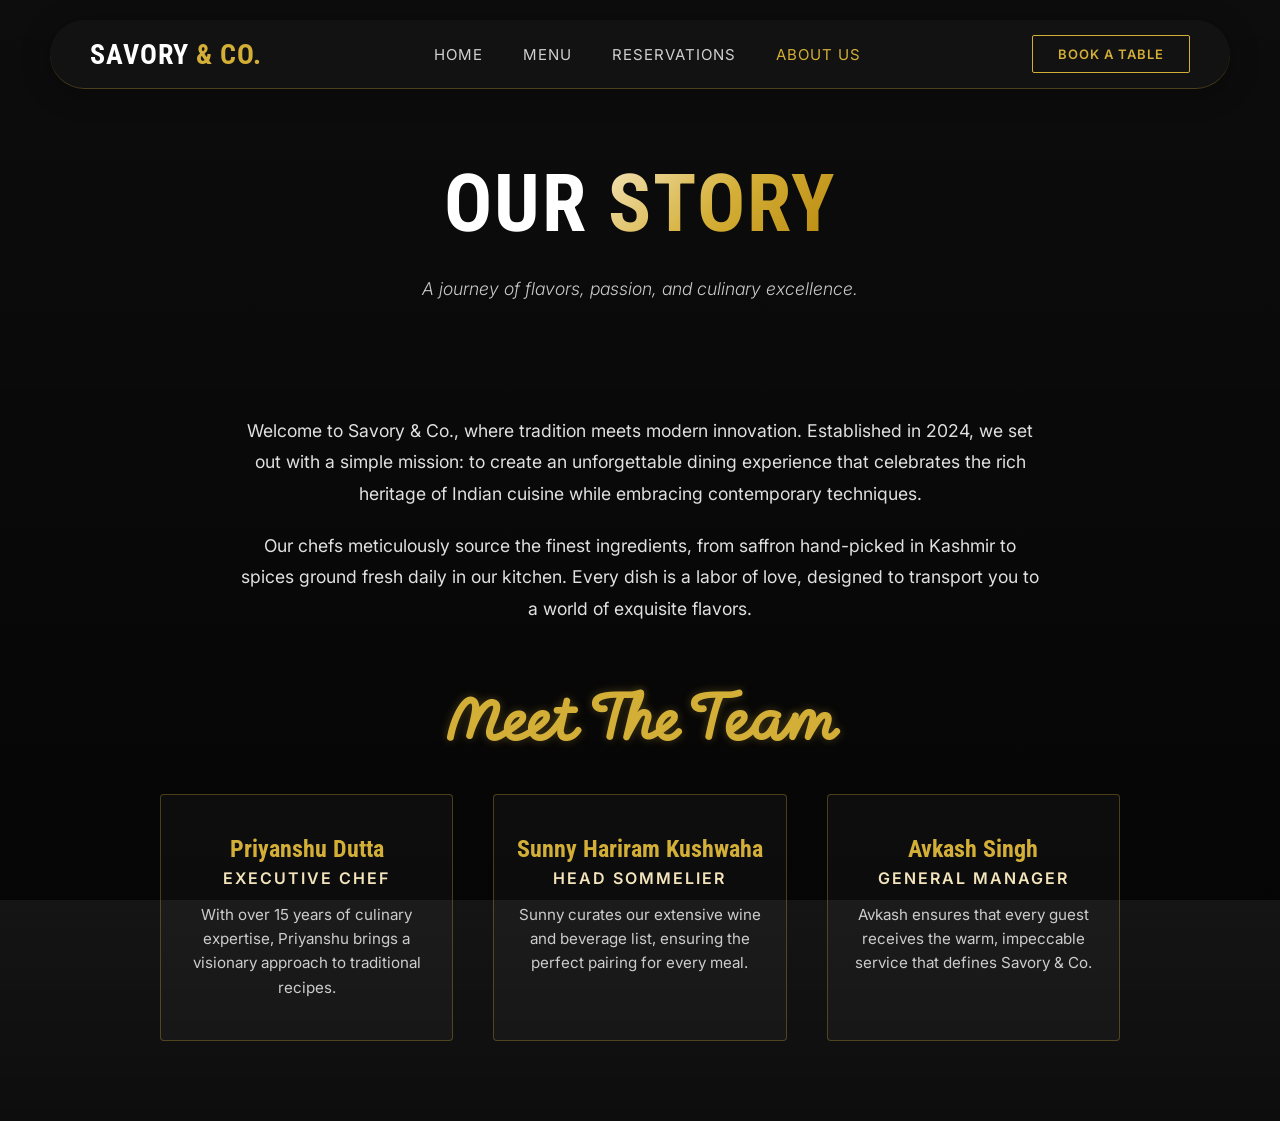
==== about.html @ 28cbdf05 "made webiste" ====
<!DOCTYPE html>
<html lang="en">

<head>
    <meta charset="UTF-8">
    <meta name="viewport" content="width=device-width, initial-scale=1.0">
    <title>About Us | Savory & Co.</title>
    <link rel="stylesheet" href="style.css">
    <link rel="preconnect" href="https://fonts.googleapis.com">
    <link rel="preconnect" href="https://fonts.gstatic.com" crossorigin>
    <link
        href="https://fonts.googleapis.com/css2?family=Inter:ital,opsz,wght@0,14..32,100..900;1,14..32,100..900&family=Momo+Signature&family=Orbitron:wght@400..900&family=Roboto+Condensed:ital,wght@0,100..900;1,100..900&family=Shojumaru&family=ZCOOL+KuaiLe&display=swap"
        rel="stylesheet">
</head>

<body>
    <header>
        <nav class="glass-nav">
            <div class="logo">Savory <span class="highlight">& Co.</span></div>
            <ul class="nav-links">
                <li><a href="index.html">Home</a></li>
                <li><a href="menu.html">Menu</a></li>
                <li><a href="#">Reservations</a></li>
                <li><a href="about.html" class="active">About Us</a></li>
            </ul>
            <a href="#" class="cta-button-small">Book a Table</a>
        </nav>
    </header>

    <main class="about-page">
        <section class="menu-header">
            <h1 class="hero-title">OUR <span class="gradient-text">STORY</span></h1>
            <p class="hero-subtitle">A journey of flavors, passion, and culinary excellence.</p>
        </section>

        <div class="about-container">
            <section class="about-content">
                <p>Welcome to Savory & Co., where tradition meets modern innovation. Established in 2024, we set out
                    with a simple mission: to create an unforgettable dining experience that celebrates the rich
                    heritage of Indian cuisine while embracing contemporary techniques.</p>
                <p>Our chefs meticulously source the finest ingredients, from saffron hand-picked in Kashmir to spices
                    ground fresh daily in our kitchen. Every dish is a labor of love, designed to transport you to a
                    world of exquisite flavors.</p>
            </section>

            <section class="team-section">
                <h2 class="category-title">Meet The Team</h2>
                <div class="team-grid">
                    <div class="team-member">
                        <div class="member-info">
                            <h3 class="member-name">Priyanshu Dutta</h3>
                            <p class="member-role">Executive Chef</p>
                            <p class="member-desc">With over 15 years of culinary expertise, Priyanshu brings a
                                visionary approach to traditional recipes.</p>
                        </div>
                    </div>
                    <div class="team-member">
                        <div class="member-info">
                            <h3 class="member-name">Sunny Hariram Kushwaha</h3>
                            <p class="member-role">Head Sommelier</p>
                            <p class="member-desc">Sunny curates our extensive wine and beverage list, ensuring the
                                perfect pairing for every meal.</p>
                        </div>
                    </div>
                    <div class="team-member">
                        <div class="member-info">
                            <h3 class="member-name">Avkash Singh</h3>
                            <p class="member-role">General Manager</p>
                            <p class="member-desc">Avkash ensures that every guest receives the warm, impeccable service
                                that defines Savory & Co.</p>
                        </div>
                    </div>
                </div>
            </section>
        </div>
    </main>
</body>

</html>
---- style.css ----
:root {
  --primary-color: #D4AF37;
  /* Gold */
  --secondary-color: #F4E4BC;
  /* Champagne */
  --text-color: #ffffff;
  --bg-overlay: rgba(0, 0, 0, 0.75);
  --glass-bg: rgba(20, 20, 20, 0.8);
  --glass-border: rgba(212, 175, 55, 0.3);
  --font-heading: 'Roboto Condensed', sans-serif;
  --font-script: 'Momo Signature', cursive;
  --font-body: 'Inter', sans-serif;
}

* {
  margin: 0;
  padding: 0;
  box-sizing: border-box;
}

body {
  /* High quality restaurant interior or food shot */
  background-image: linear-gradient(var(--bg-overlay), var(--bg-overlay)), url('https://images.unsplash.com/photo-1517248135467-4c7edcad34c4?q=80&w=2070&auto=format&fit=crop');
  background-repeat: no-repeat;
  background-position: center;
  background-size: cover;
  height: 100vh;
  width: 100vw;
  font-family: var(--font-body);
  color: var(--text-color);
  overflow-x: hidden;
}

/* Glassmorphism Navigation */
header {
  position: fixed;
  top: 0;
  width: 100%;
  z-index: 1000;
  padding: 20px 50px;
  display: flex;
  justify-content: center;
}

.glass-nav {
  display: flex;
  justify-content: space-between;
  align-items: center;
  background: var(--glass-bg);
  backdrop-filter: blur(8px);
  -webkit-backdrop-filter: blur(8px);
  border-bottom: 1px solid var(--glass-border);
  padding: 15px 40px;
  border-radius: 0 0 20px 20px;
  /* Slight rounding at bottom only? or keep pill */
  border-radius: 50px;
  width: 100%;
  max-width: 1200px;
  box-shadow: 0 4px 30px rgba(0, 0, 0, 0.3);
}

.logo {
  font-family: var(--font-heading);
  font-size: 28px;
  font-weight: 700;
  letter-spacing: 1px;
  text-transform: uppercase;
}

.highlight {
  color: var(--primary-color);
  font-family: var(--font-heading);
  /* Keep consistent */
}

.nav-links {
  display: flex;
  gap: 40px;
  list-style: none;
}

.nav-links a {
  color: var(--text-color);
  text-decoration: none;
  font-weight: 400;
  font-size: 15px;
  letter-spacing: 1px;
  text-transform: uppercase;
  transition: all 0.3s ease;
  opacity: 0.8;
}

.nav-links a:hover,
.nav-links a.active {
  opacity: 1;
  color: var(--primary-color);
}

/* Hero Section */
.hero-section {
  height: 100vh;
  display: flex;
  align-items: center;
  justify-content: center;
  text-align: center;
  padding: 0 20px;
}

.hero-content {
  max-width: 900px;
  animation: fadeIn 1.5s ease-out;
}

.hero-overline {
  font-family: var(--font-heading);
  color: var(--primary-color);
  letter-spacing: 4px;
  font-size: 14px;
  margin-bottom: 10px;
  font-weight: 600;
}

.hero-title {
  font-family: var(--font-heading);
  font-size: 80px;
  line-height: 1.1;
  margin-bottom: 25px;
  font-weight: 700;
  text-transform: uppercase;
  letter-spacing: 2px;
}

.gradient-text {
  color: var(--primary-color);
  /* Removed simple gradient, making it solid gold for elegance, or use a metallic gradient */
  background: linear-gradient(135deg, #F4E4BC 0%, #D4AF37 50%, #B8860B 100%);
  -webkit-background-clip: text;
  -webkit-text-fill-color: transparent;
  background-clip: text;
}

.hero-subtitle {
  font-size: 1.1rem;
  margin-bottom: 50px;
  opacity: 0.9;
  font-weight: 300;
  max-width: 500px;
  margin-left: auto;
  margin-right: auto;
  line-height: 1.8;
  color: #dedede;
  font-style: italic;
}

/* Buttons */
.cta-button-small {
  background: transparent;
  border: 1px solid var(--primary-color);
  color: var(--primary-color);
  padding: 10px 25px;
  border-radius: 2px;
  /* Sharper edges for elegance */
  text-decoration: none;
  font-weight: 600;
  font-size: 13px;
  text-transform: uppercase;
  letter-spacing: 1px;
  transition: all 0.3s ease;
}

.cta-button-small:hover {
  background: var(--primary-color);
  color: #000;
}

.hero-buttons {
  display: flex;
  gap: 20px;
  justify-content: center;
}

.cta-button-primary {
  background: var(--primary-color);
  color: #000;
  /* Contrast against gold */
  padding: 16px 40px;
  border-radius: 2px;
  text-decoration: none;
  font-weight: 700;
  font-size: 15px;
  text-transform: uppercase;
  letter-spacing: 1px;
  transition: all 0.3s ease;
}

.cta-button-primary:hover {
  background: #fff;
  transform: translateY(-2px);
}

.cta-button-secondary {
  background: transparent;
  color: white;
  border: 1px solid white;
  padding: 16px 40px;
  border-radius: 2px;
  text-decoration: none;
  font-weight: 700;
  font-size: 15px;
  text-transform: uppercase;
  letter-spacing: 1px;
  transition: all 0.3s ease;
}

.cta-button-secondary:hover {
  border-color: var(--primary-color);
  color: var(--primary-color);
}

/* Animations */
@keyframes fadeIn {
  from {
    opacity: 0;
    transform: translateY(20px);
  }

  to {
    opacity: 1;
    transform: translateY(0);
  }
}

/* Responsive */
@media (max-width: 768px) {
  .glass-nav {
    flex-direction: column;
    gap: 15px;
    padding: 20px;
    border-radius: 20px;
  }

  .nav-links {
    gap: 20px;
    font-size: 13px;
  }

  .hero-title {
    font-size: 42px;
  }

  .hero-buttons {
    flex-direction: column;
    gap: 15px;
  }

  .cta-button-small {
    display: none;
  }
}

/* ====================
   Menu Page Styles
   ==================== */
.menu-page {
  padding-top: 120px;
  /* Space for fixed header */
  min-height: 100vh;
  background: linear-gradient(to bottom, rgba(0, 0, 0, 0.8), rgba(0, 0, 0, 0.95));
  /* Darker background for readability */
}

.menu-header {
  text-align: center;
  padding: 40px 20px;
  margin-bottom: 20px;
}

.menu-container {
  max-width: 1000px;
  margin: 0 auto;
  padding: 0 20px 80px 20px;
}

.category-title {
  font-family: var(--font-script);
  color: var(--primary-color);
  font-size: 3rem;
  text-align: center;
  margin-bottom: 40px;
  margin-top: 60px;
  text-shadow: 0 0 10px rgba(212, 175, 55, 0.3);
}

.menu-grid {
  display: grid;
  grid-template-columns: repeat(auto-fit, minmax(300px, 1fr));
  gap: 30px;
}

.menu-item {
  background: rgba(255, 255, 255, 0.03);
  /* Very subtle card bg */
  border: 1px solid rgba(255, 255, 255, 0.05);
  padding: 25px;
  border-radius: 4px;
  transition: transform 0.3s ease, background 0.3s ease;
}

.menu-item:hover {
  transform: translateY(-5px);
  background: rgba(255, 255, 255, 0.06);
  border-color: var(--primary-color);
}

.item-header {
  display: flex;
  justify-content: space-between;
  align-items: baseline;
  margin-bottom: 10px;
  border-bottom: 1px dashed rgba(255, 255, 255, 0.2);
  padding-bottom: 10px;
}

.item-name {
  font-family: var(--font-heading);
  font-size: 1.2rem;
  color: var(--secondary-color);
  letter-spacing: 1px;
  margin: 0;
}

.item-price {
  font-family: var(--font-heading);
  color: var(--primary-color);
  font-size: 1.2rem;
  font-weight: 700;
}

.item-desc {
  font-size: 0.95rem;
  color: #ccc;
  line-height: 1.5;
  font-style: italic;
}

/* ====================
   About Page Styles
   ==================== */
.about-page {
  padding-top: 120px;
  min-height: 100vh;
  background: linear-gradient(to bottom, rgba(0, 0, 0, 0.8), rgba(0, 0, 0, 0.95));
}

.about-container {
  max-width: 1000px;
  margin: 0 auto;
  padding: 0 20px 80px 20px;
}

.about-content {
  text-align: center;
  max-width: 800px;
  margin: 0 auto 60px auto;
}

.about-content p {
  font-size: 1.1rem;
  line-height: 1.8;
  margin-bottom: 20px;
  color: #e0e0e0;
}

.team-grid {
  display: grid;
  grid-template-columns: repeat(auto-fit, minmax(280px, 1fr));
  gap: 40px;
  margin-top: 40px;
}

.team-member {
  background: rgba(255, 255, 255, 0.03);
  border: 1px solid var(--glass-border);
  padding: 40px 20px;
  border-radius: 4px;
  text-align: center;
  transition: transform 0.3s ease, border-color 0.3s ease;
}

.team-member:hover {
  transform: translateY(-10px);
  border-color: var(--primary-color);
  background: rgba(255, 255, 255, 0.05);
}

.member-name {
  font-family: var(--font-heading);
  color: var(--primary-color);
  font-size: 1.5rem;
  margin-bottom: 5px;
}

.member-role {
  color: var(--secondary-color);
  font-size: 1rem;
  text-transform: uppercase;
  letter-spacing: 2px;
  margin-bottom: 15px;
  font-weight: 600;
}

.member-desc {
  font-size: 0.95rem;
  color: #ccc;
  line-height: 1.6;
}
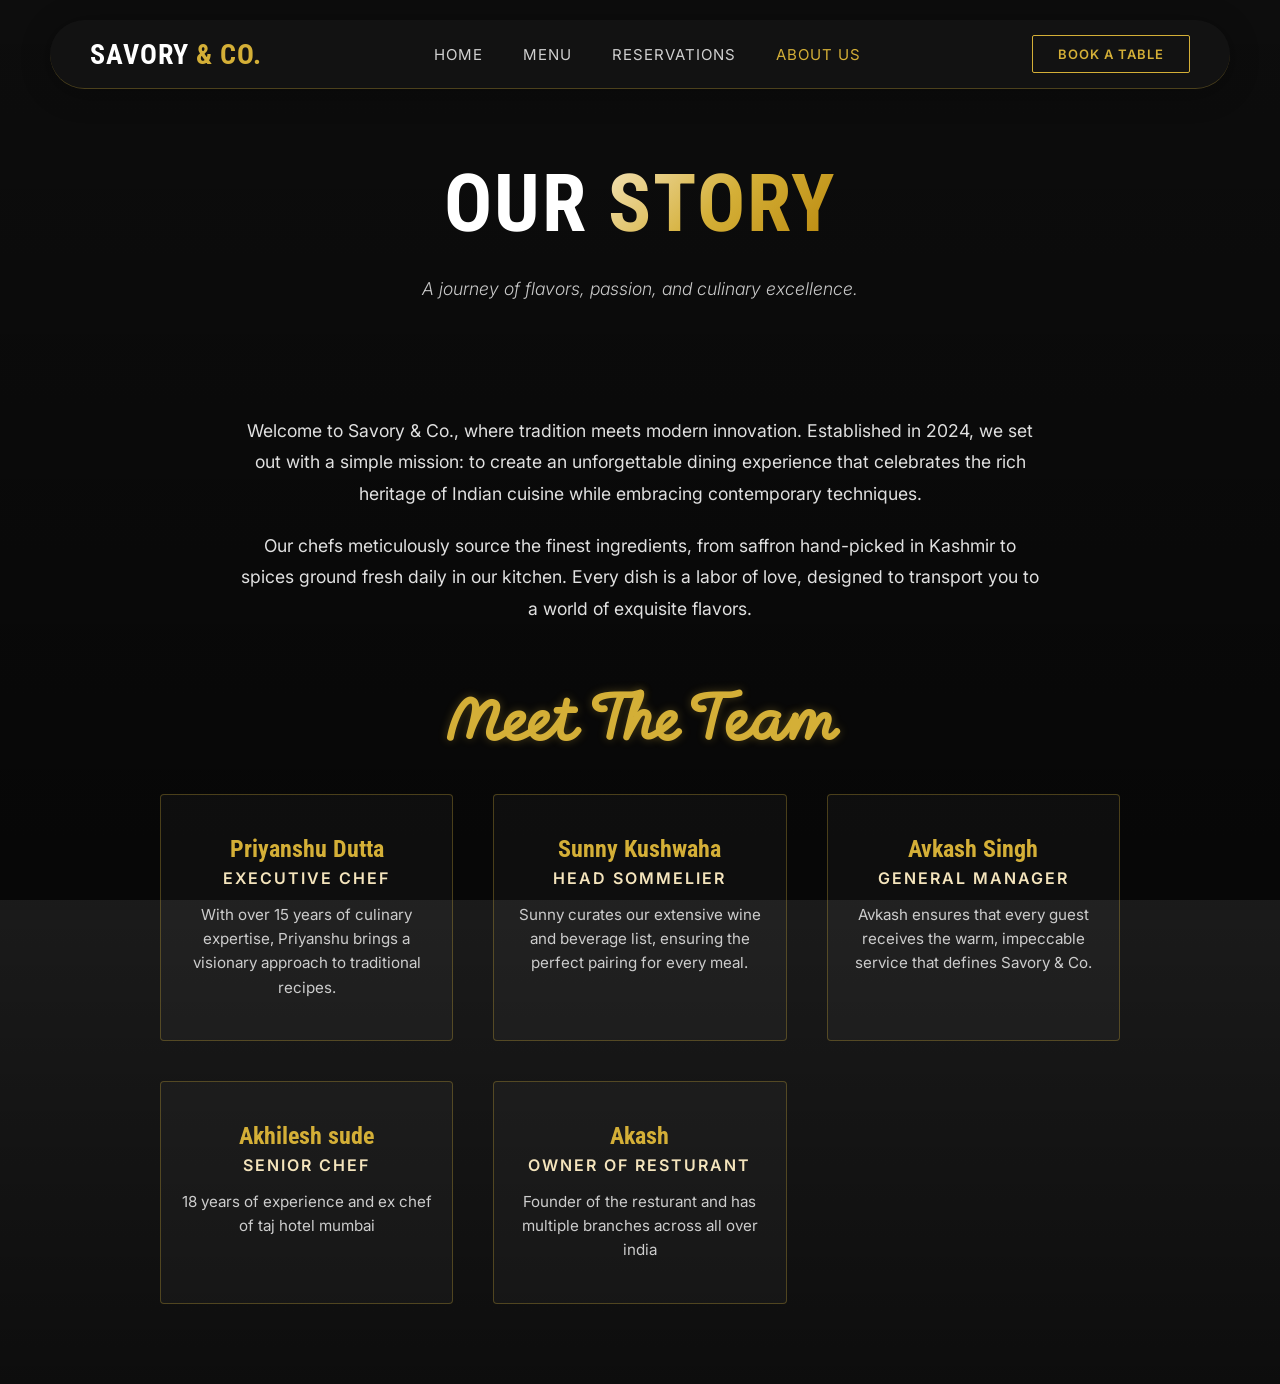
==== commit 8491d1cb: "Add files via upload" ====
--- a/about.html
+++ b/about.html
@@ -56,7 +56,7 @@
                     </div>
                     <div class="team-member">
                         <div class="member-info">
-                            <h3 class="member-name">Sunny Hariram Kushwaha</h3>
+                            <h3 class="member-name">Sunny Kushwaha</h3>
                             <p class="member-role">Head Sommelier</p>
                             <p class="member-desc">Sunny curates our extensive wine and beverage list, ensuring the
                                 perfect pairing for every meal.</p>
@@ -69,9 +69,25 @@
                             <p class="member-desc">Avkash ensures that every guest receives the warm, impeccable service
                                 that defines Savory & Co.</p>
                         </div>
+                        
                     </div>
+                     <div class="team-member">
+                        <div class="member-info">
+                            <h3 class="member-name">Akhilesh sude</h3>
+                            <p class="member-role">senior chef</p>
+                            <p class="member-desc">18 years of experience and ex chef of taj hotel mumbai</p>
+                        </div>
+                        
                 </div>
+                 <div class="team-member">
+                        <div class="member-info">
+                            <h3 class="member-name">Akash</h3>
+                            <p class="member-role">Owner of resturant</p>
+                            <p class="member-desc">Founder of the resturant and has multiple branches across all over india </p>
+                        </div>
+                
             </section>
+            
         </div>
     </main>
 </body>
--- a/style.css
+++ b/style.css
@@ -1,17 +1,3 @@
-:root {
-  --primary-color: #D4AF37;
-  /* Gold */
-  --secondary-color: #F4E4BC;
-  /* Champagne */
-  --text-color: #ffffff;
-  --bg-overlay: rgba(0, 0, 0, 0.75);
-  --glass-bg: rgba(20, 20, 20, 0.8);
-  --glass-border: rgba(212, 175, 55, 0.3);
-  --font-heading: 'Roboto Condensed', sans-serif;
-  --font-script: 'Momo Signature', cursive;
-  --font-body: 'Inter', sans-serif;
-}
-
 * {
   margin: 0;
   padding: 0;
@@ -19,19 +5,17 @@
 }
 
 body {
-  /* High quality restaurant interior or food shot */
-  background-image: linear-gradient(var(--bg-overlay), var(--bg-overlay)), url('https://images.unsplash.com/photo-1517248135467-4c7edcad34c4?q=80&w=2070&auto=format&fit=crop');
+  background-image: linear-gradient(rgba(0, 0, 0, 0.75), rgba(0, 0, 0, 0.75)), url('https://images.unsplash.com/photo-1517248135467-4c7edcad34c4?q=80&w=2070&auto=format&fit=crop');
   background-repeat: no-repeat;
   background-position: center;
   background-size: cover;
   height: 100vh;
   width: 100vw;
-  font-family: var(--font-body);
-  color: var(--text-color);
+  font-family: 'Inter', sans-serif;
+  color: #ffffff;
   overflow-x: hidden;
 }
 
-/* Glassmorphism Navigation */
 header {
   position: fixed;
   top: 0;
@@ -46,13 +30,12 @@
   display: flex;
   justify-content: space-between;
   align-items: center;
-  background: var(--glass-bg);
+  background: rgba(20, 20, 20, 0.8);
   backdrop-filter: blur(8px);
   -webkit-backdrop-filter: blur(8px);
-  border-bottom: 1px solid var(--glass-border);
+  border-bottom: 1px solid rgba(212, 175, 55, 0.3);
   padding: 15px 40px;
   border-radius: 0 0 20px 20px;
-  /* Slight rounding at bottom only? or keep pill */
   border-radius: 50px;
   width: 100%;
   max-width: 1200px;
@@ -60,7 +43,7 @@
 }
 
 .logo {
-  font-family: var(--font-heading);
+  font-family: 'Roboto Condensed', sans-serif;
   font-size: 28px;
   font-weight: 700;
   letter-spacing: 1px;
@@ -68,9 +51,8 @@
 }
 
 .highlight {
-  color: var(--primary-color);
-  font-family: var(--font-heading);
-  /* Keep consistent */
+  color: #D4AF37;
+  font-family: 'Roboto Condensed', sans-serif;
 }
 
 .nav-links {
@@ -80,7 +62,7 @@
 }
 
 .nav-links a {
-  color: var(--text-color);
+  color: #ffffff;
   text-decoration: none;
   font-weight: 400;
   font-size: 15px;
@@ -93,10 +75,8 @@
 .nav-links a:hover,
 .nav-links a.active {
   opacity: 1;
-  color: var(--primary-color);
-}
-
-/* Hero Section */
+  color: #D4AF37;
+}
 .hero-section {
   height: 100vh;
   display: flex;
@@ -112,8 +92,8 @@
 }
 
 .hero-overline {
-  font-family: var(--font-heading);
-  color: var(--primary-color);
+  font-family: 'Roboto Condensed', sans-serif;
+  color: #D4AF37;
   letter-spacing: 4px;
   font-size: 14px;
   margin-bottom: 10px;
@@ -121,7 +101,7 @@
 }
 
 .hero-title {
-  font-family: var(--font-heading);
+  font-family: 'Roboto Condensed', sans-serif;
   font-size: 80px;
   line-height: 1.1;
   margin-bottom: 25px;
@@ -131,8 +111,7 @@
 }
 
 .gradient-text {
-  color: var(--primary-color);
-  /* Removed simple gradient, making it solid gold for elegance, or use a metallic gradient */
+  color: #D4AF37;
   background: linear-gradient(135deg, #F4E4BC 0%, #D4AF37 50%, #B8860B 100%);
   -webkit-background-clip: text;
   -webkit-text-fill-color: transparent;
@@ -151,15 +130,12 @@
   color: #dedede;
   font-style: italic;
 }
-
-/* Buttons */
 .cta-button-small {
   background: transparent;
-  border: 1px solid var(--primary-color);
-  color: var(--primary-color);
+  border: 1px solid #D4AF37;
+  color: #D4AF37;
   padding: 10px 25px;
   border-radius: 2px;
-  /* Sharper edges for elegance */
   text-decoration: none;
   font-weight: 600;
   font-size: 13px;
@@ -167,22 +143,18 @@
   letter-spacing: 1px;
   transition: all 0.3s ease;
 }
-
 .cta-button-small:hover {
-  background: var(--primary-color);
+  background: #D4AF37;
   color: #000;
 }
-
 .hero-buttons {
   display: flex;
   gap: 20px;
   justify-content: center;
 }
-
 .cta-button-primary {
-  background: var(--primary-color);
+  background: #D4AF37;
   color: #000;
-  /* Contrast against gold */
   padding: 16px 40px;
   border-radius: 2px;
   text-decoration: none;
@@ -197,7 +169,6 @@
   background: #fff;
   transform: translateY(-2px);
 }
-
 .cta-button-secondary {
   background: transparent;
   color: white;
@@ -213,11 +184,9 @@
 }
 
 .cta-button-secondary:hover {
-  border-color: var(--primary-color);
-  color: var(--primary-color);
-}
-
-/* Animations */
+  border-color: #D4AF37;
+  color: #D4AF37;
+}
 @keyframes fadeIn {
   from {
     opacity: 0;
@@ -229,8 +198,6 @@
     transform: translateY(0);
   }
 }
-
-/* Responsive */
 @media (max-width: 768px) {
   .glass-nav {
     flex-direction: column;
@@ -257,16 +224,10 @@
     display: none;
   }
 }
-
-/* ====================
-   Menu Page Styles
-   ==================== */
 .menu-page {
   padding-top: 120px;
-  /* Space for fixed header */
   min-height: 100vh;
   background: linear-gradient(to bottom, rgba(0, 0, 0, 0.8), rgba(0, 0, 0, 0.95));
-  /* Darker background for readability */
 }
 
 .menu-header {
@@ -282,8 +243,8 @@
 }
 
 .category-title {
-  font-family: var(--font-script);
-  color: var(--primary-color);
+  font-family: 'Momo Signature', cursive;
+  color: #D4AF37;
   font-size: 3rem;
   text-align: center;
   margin-bottom: 40px;
@@ -299,7 +260,6 @@
 
 .menu-item {
   background: rgba(255, 255, 255, 0.03);
-  /* Very subtle card bg */
   border: 1px solid rgba(255, 255, 255, 0.05);
   padding: 25px;
   border-radius: 4px;
@@ -309,7 +269,7 @@
 .menu-item:hover {
   transform: translateY(-5px);
   background: rgba(255, 255, 255, 0.06);
-  border-color: var(--primary-color);
+  border-color: #D4AF37;
 }
 
 .item-header {
@@ -322,16 +282,16 @@
 }
 
 .item-name {
-  font-family: var(--font-heading);
+  font-family: 'Roboto Condensed', sans-serif;
   font-size: 1.2rem;
-  color: var(--secondary-color);
+  color: #F4E4BC;
   letter-spacing: 1px;
   margin: 0;
 }
 
 .item-price {
-  font-family: var(--font-heading);
-  color: var(--primary-color);
+  font-family: 'Roboto Condensed', sans-serif;
+  color: #D4AF37;
   font-size: 1.2rem;
   font-weight: 700;
 }
@@ -342,22 +302,16 @@
   line-height: 1.5;
   font-style: italic;
 }
-
-/* ====================
-   About Page Styles
-   ==================== */
 .about-page {
   padding-top: 120px;
   min-height: 100vh;
   background: linear-gradient(to bottom, rgba(0, 0, 0, 0.8), rgba(0, 0, 0, 0.95));
 }
-
 .about-container {
   max-width: 1000px;
   margin: 0 auto;
   padding: 0 20px 80px 20px;
 }
-
 .about-content {
   text-align: center;
   max-width: 800px;
@@ -380,7 +334,7 @@
 
 .team-member {
   background: rgba(255, 255, 255, 0.03);
-  border: 1px solid var(--glass-border);
+  border: 1px solid rgba(212, 175, 55, 0.3);
   padding: 40px 20px;
   border-radius: 4px;
   text-align: center;
@@ -389,19 +343,19 @@
 
 .team-member:hover {
   transform: translateY(-10px);
-  border-color: var(--primary-color);
+  border-color: #D4AF37;
   background: rgba(255, 255, 255, 0.05);
 }
 
 .member-name {
-  font-family: var(--font-heading);
-  color: var(--primary-color);
+  font-family: 'Roboto Condensed', sans-serif;
+  color: #D4AF37;
   font-size: 1.5rem;
   margin-bottom: 5px;
 }
 
 .member-role {
-  color: var(--secondary-color);
+  color: #F4E4BC;
   font-size: 1rem;
   text-transform: uppercase;
   letter-spacing: 2px;
